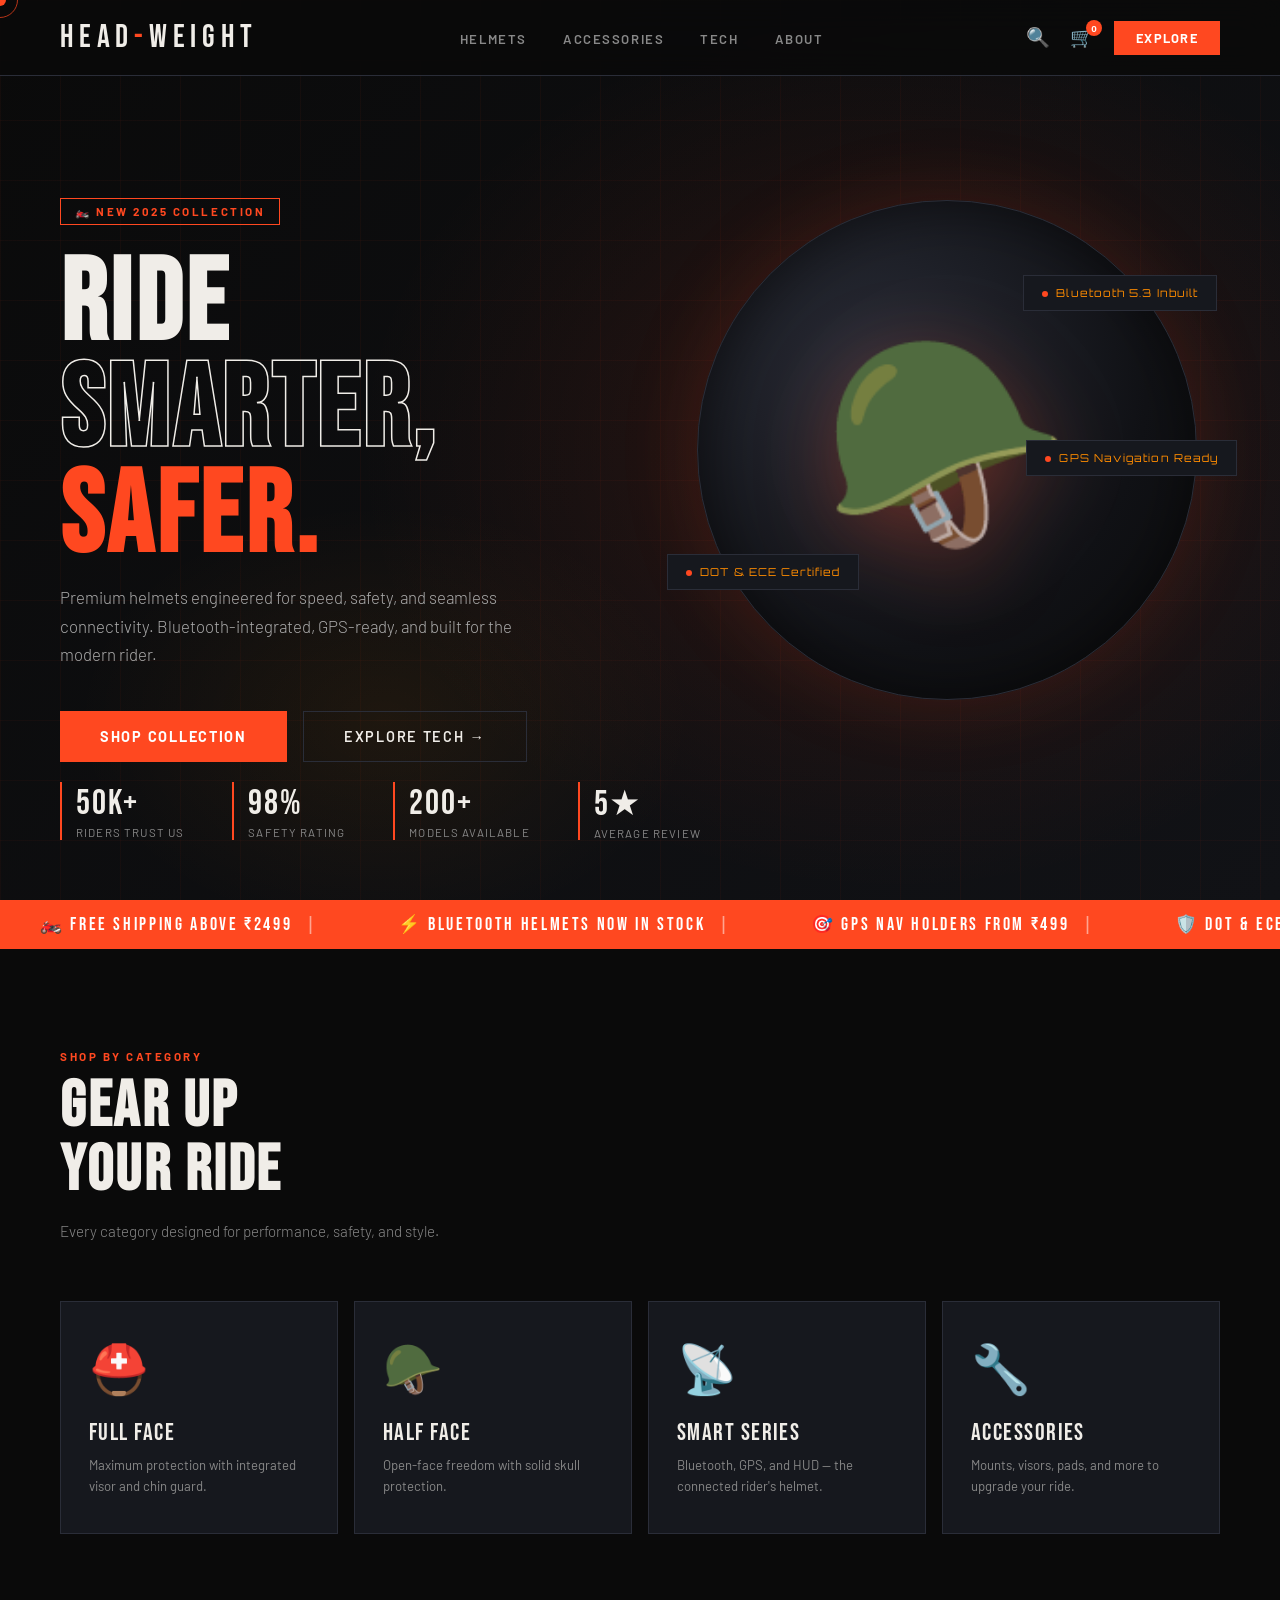
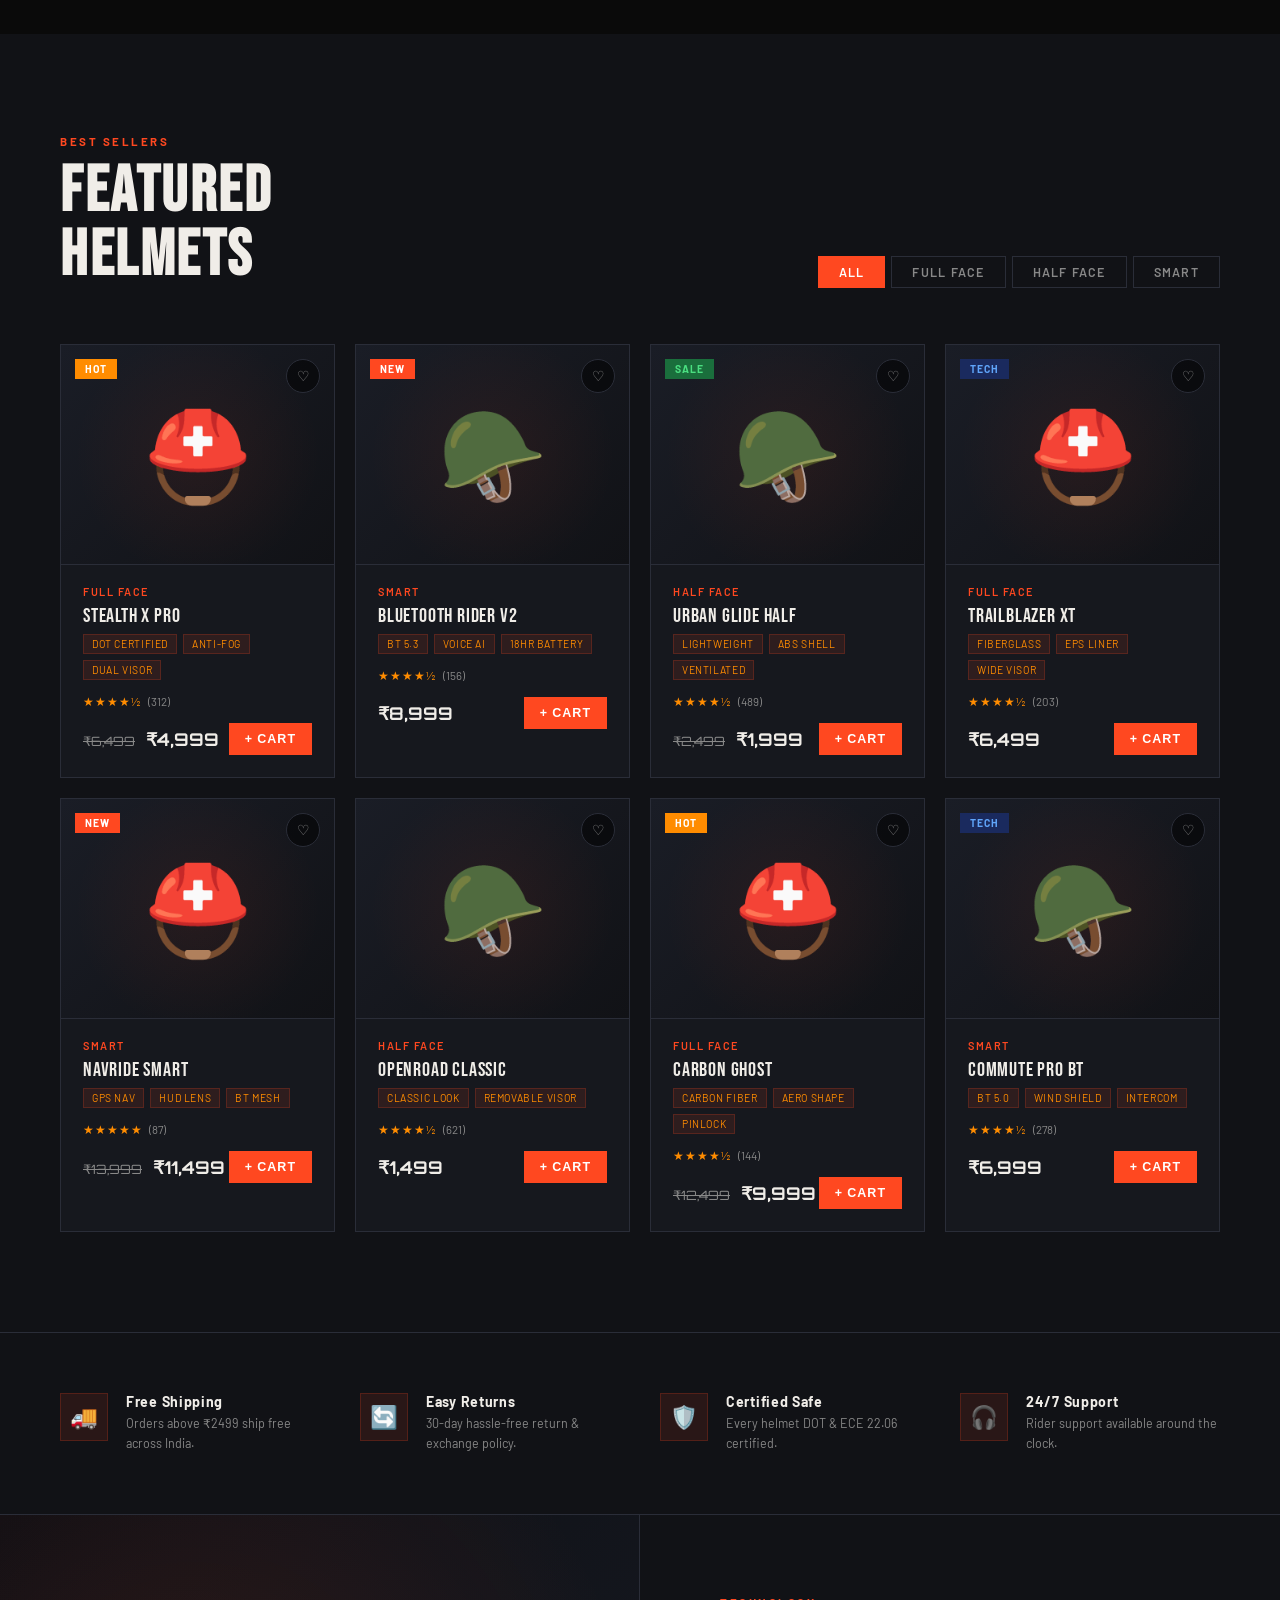
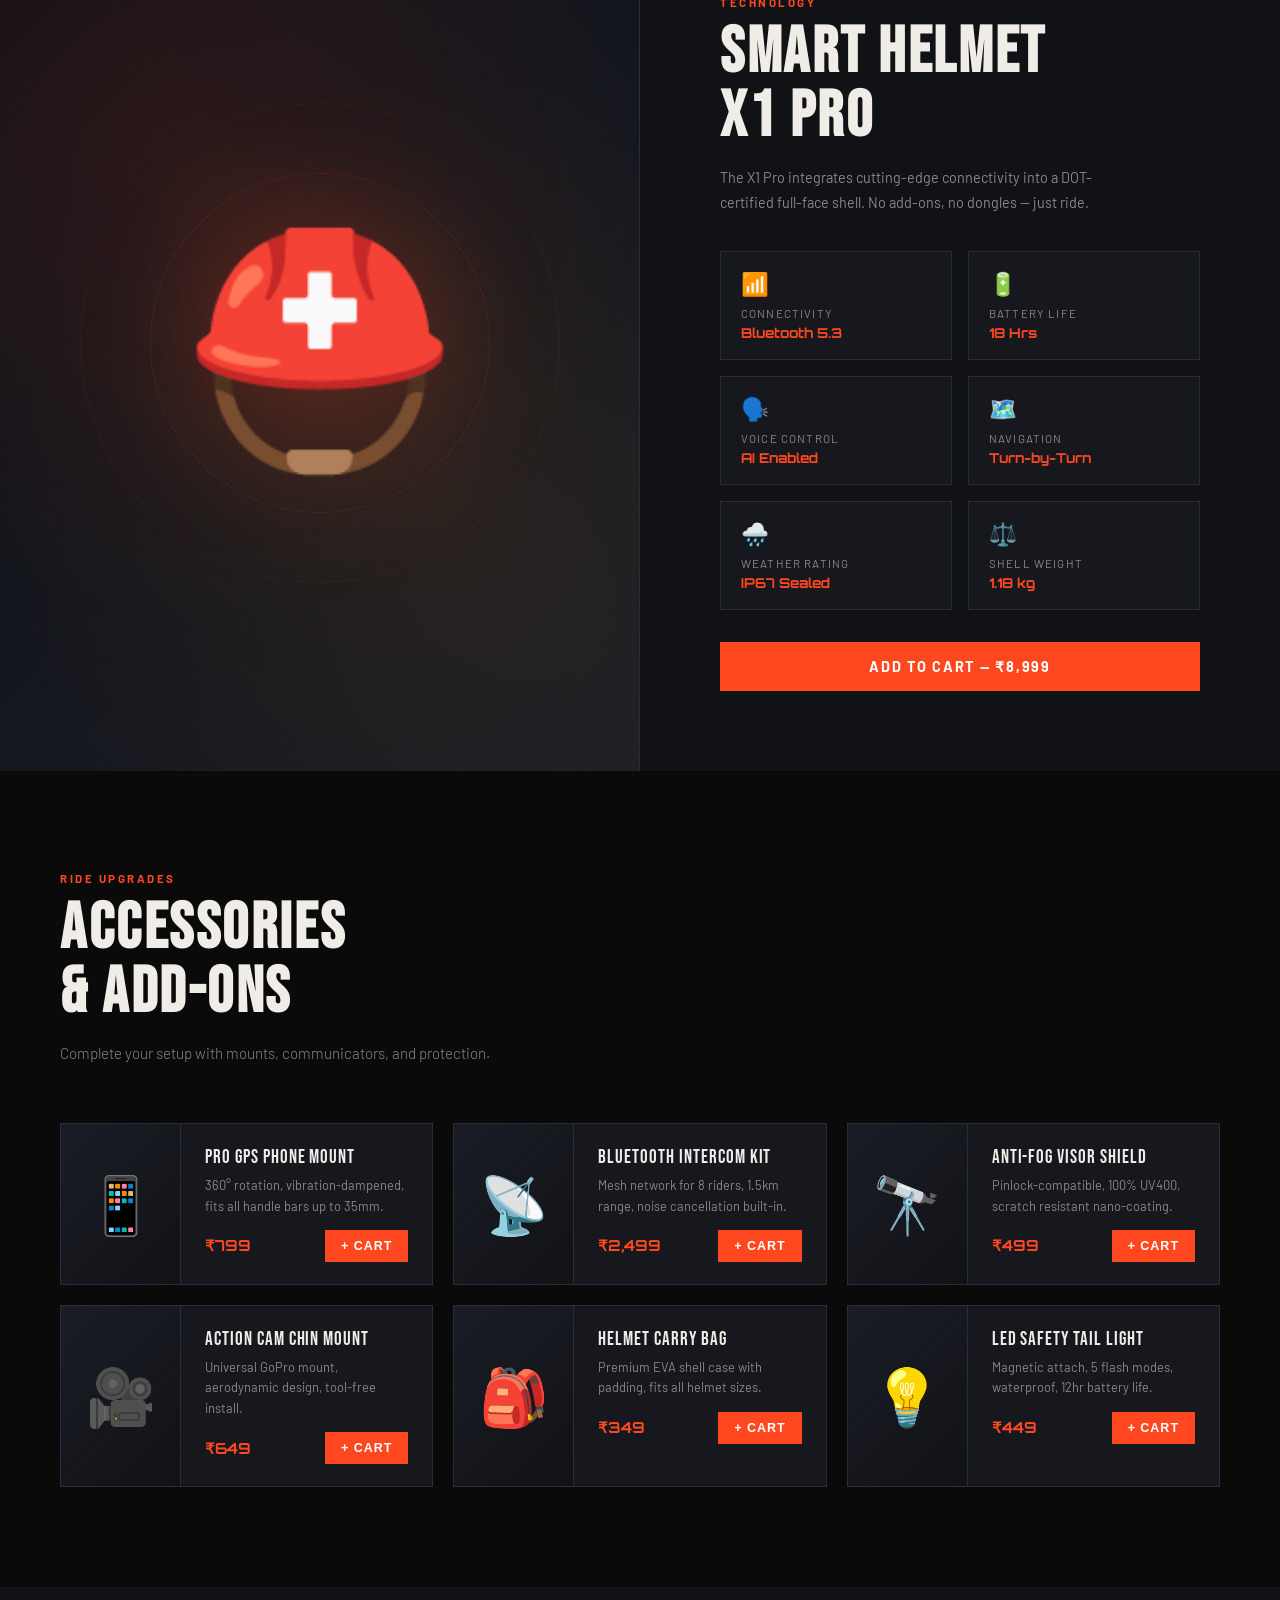
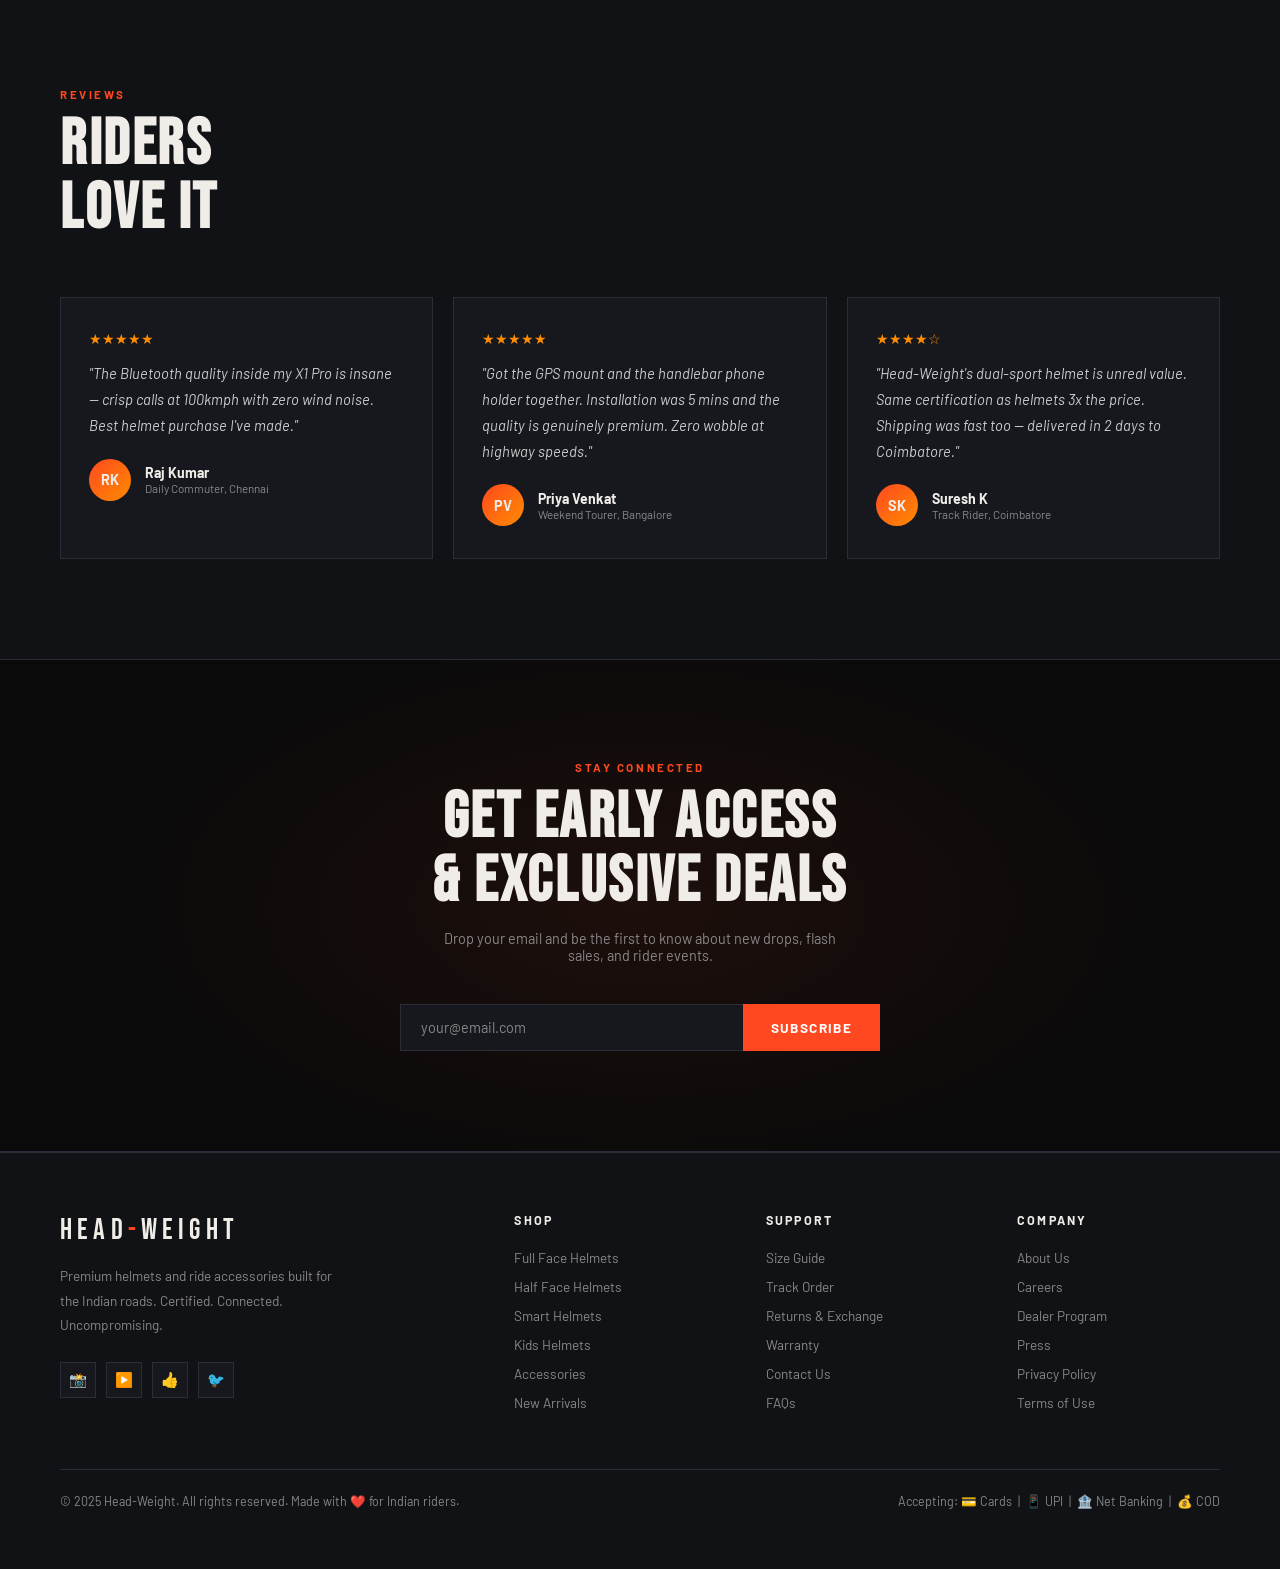
==== index.html @ 9b300405 "Add files via upload" ====
<!DOCTYPE html>
<html lang="en">
<head>
  <meta charset="UTF-8">
  <meta name="viewport" content="width=device-width, initial-scale=1.0">
  <title>HEAD-WEIGHT | Premium Helmets & Ride Tech</title>
 
  <!-- Google Fonts -->
  <link href="https://fonts.googleapis.com/css2?family=Bebas+Neue&family=Barlow:ital,wght@0,300;0,400;0,600;0,700;1,300&family=Orbitron:wght@400;700;900&display=swap" rel="stylesheet">
 
  <!-- Stylesheet -->
  <link rel="stylesheet" href="style.css">
</head>
<body>
 
  <!-- CUSTOM CURSOR -->
  <div class="cursor" id="cursor"></div>
  <div class="cursor-ring" id="cursorRing"></div>
 
  <!-- CART OVERLAY & DRAWER -->
  <div class="cart-overlay" id="cartOverlay" onclick="toggleCart()"></div>
  <div class="cart-drawer" id="cartDrawer">
    <div class="cart-head">
      <h3>Your Gear Bag</h3>
      <button class="cart-close" onclick="toggleCart()">&#x2715;</button>
    </div>
    <div class="cart-body" id="cartBody">
      <div class="cart-empty" id="cartEmpty">
        <span class="cart-empty-icon">&#x1F6D2;</span>
        <p>Your bag is empty.<br>Add some gear!</p>
      </div>
    </div>
    <div class="cart-foot" id="cartFoot" style="display:none">
      <div class="cart-total">
        <span>Total</span>
        <span id="cartTotal">&#x20B9;0</span>
      </div>
      <button class="checkout-btn" onclick="checkout()">Proceed to Checkout &#x2192;</button>
    </div>
  </div>
 
  <!-- TOAST NOTIFICATION -->
  <div class="toast" id="toast">
    <span class="toast-icon">&#x2713;</span>
    <span id="toastMsg"></span>
  </div>
 
  <!-- NAVIGATION -->
  <nav>
    <a href="#" class="logo">HEAD<span>-</span>WEIGHT</a>
    <ul class="nav-links">
      <li><a href="#products">Helmets</a></li>
      <li><a href="#accessories">Accessories</a></li>
      <li><a href="#tech">Tech</a></li>
      <li><a href="#about">About</a></li>
    </ul>
    <div class="nav-right">
      <button class="nav-icon" title="Search">&#x1F50D;</button>
      <button class="nav-icon" onclick="toggleCart()" title="Cart">
        &#x1F6D2;
        <span class="cart-count" id="cartCount">0</span>
      </button>
      <button class="btn-nav">Explore</button>
    </div>
  </nav>
 
  <!-- HERO -->
  <section class="hero">
    <div class="hero-bg"></div>
    <div class="hero-grid"></div>
    <div class="hero-content">
      <div class="hero-tag">&#x1F3CD;&#xFE0F; New 2025 Collection</div>
      <h1>
        RIDE<br>
        <span class="line2">SMARTER,</span>
        <span class="accent-word">SAFER.</span>
      </h1>
      <p class="hero-sub">
        Premium helmets engineered for speed, safety, and seamless connectivity.
        Bluetooth-integrated, GPS-ready, and built for the modern rider.
      </p>
      <div class="hero-ctas">
        <button class="btn-primary"
          onclick="document.getElementById('products').scrollIntoView({behavior:'smooth'})">
          Shop Collection
        </button>
        <button class="btn-outline"
          onclick="document.getElementById('tech').scrollIntoView({behavior:'smooth'})">
          Explore Tech &#x2192;
        </button>
      </div>
    </div>
    <div class="hero-visual">
      <div class="helmet-showcase">
        <div class="helmet-circle">
          <span class="helmet-emoji">&#x1FA96;</span>
        </div>
        <div class="hero-badge badge1"><span class="badge-dot"></span>Bluetooth 5.3 Inbuilt</div>
        <div class="hero-badge badge2"><span class="badge-dot"></span>DOT &amp; ECE Certified</div>
        <div class="hero-badge badge3"><span class="badge-dot"></span>GPS Navigation Ready</div>
      </div>
    </div>
    <div class="hero-stats">
      <div class="stat"><div class="stat-num">50K+</div><div class="stat-label">Riders Trust Us</div></div>
      <div class="stat"><div class="stat-num">98%</div><div class="stat-label">Safety Rating</div></div>
      <div class="stat"><div class="stat-num">200+</div><div class="stat-label">Models Available</div></div>
      <div class="stat"><div class="stat-num">5&#x2605;</div><div class="stat-label">Average Review</div></div>
    </div>
  </section>
 
  <!-- MARQUEE TICKER -->
  <div class="marquee-wrap">
    <div class="marquee-track" id="marqueeTrack">
      <span class="marquee-item">&#x1F3CD;&#xFE0F; FREE SHIPPING ABOVE &#x20B9;2499 <span class="marquee-sep">|</span></span>
      <span class="marquee-item">&#x26A1; BLUETOOTH HELMETS NOW IN STOCK <span class="marquee-sep">|</span></span>
      <span class="marquee-item">&#x1F3AF; GPS NAV HOLDERS FROM &#x20B9;499 <span class="marquee-sep">|</span></span>
      <span class="marquee-item">&#x1F6E1;&#xFE0F; DOT &amp; ECE CERTIFIED HELMETS <span class="marquee-sep">|</span></span>
      <span class="marquee-item">&#x1F525; MONSOON SALE &mdash; UP TO 35% OFF <span class="marquee-sep">|</span></span>
      <span class="marquee-item">&#x1F3CD;&#xFE0F; FREE SHIPPING ABOVE &#x20B9;2499 <span class="marquee-sep">|</span></span>
      <span class="marquee-item">&#x26A1; BLUETOOTH HELMETS NOW IN STOCK <span class="marquee-sep">|</span></span>
      <span class="marquee-item">&#x1F3AF; GPS NAV HOLDERS FROM &#x20B9;499 <span class="marquee-sep">|</span></span>
      <span class="marquee-item">&#x1F6E1;&#xFE0F; DOT &amp; ECE CERTIFIED HELMETS <span class="marquee-sep">|</span></span>
      <span class="marquee-item">&#x1F525; MONSOON SALE &mdash; UP TO 35% OFF <span class="marquee-sep">|</span></span>
    </div>
  </div>
 
  <!-- CATEGORIES -->
  <section>
    <p class="section-label reveal">Shop by Category</p>
    <h2 class="section-title reveal">GEAR UP<br>YOUR RIDE</h2>
    <p class="section-sub reveal">Every category designed for performance, safety, and style.</p>
    <div class="categories-grid">
      <div class="cat-card reveal" onclick="filterProducts('Full Face')">
        <span class="cat-icon">&#x26D1;&#xFE0F;</span>
        <div class="cat-name">Full Face</div>
        <div class="cat-desc">Maximum protection with integrated visor and chin guard.</div>
        <div class="cat-arrow">&#x2192;</div>
      </div>
      <div class="cat-card reveal" onclick="filterProducts('Half Face')">
        <span class="cat-icon">&#x1FA96;</span>
        <div class="cat-name">Half Face</div>
        <div class="cat-desc">Open-face freedom with solid skull protection.</div>
        <div class="cat-arrow">&#x2192;</div>
      </div>
      <div class="cat-card reveal" onclick="filterProducts('Smart')">
        <span class="cat-icon">&#x1F4E1;</span>
        <div class="cat-name">Smart Series</div>
        <div class="cat-desc">Bluetooth, GPS, and HUD &mdash; the connected rider&apos;s helmet.</div>
        <div class="cat-arrow">&#x2192;</div>
      </div>
      <div class="cat-card reveal" onclick="filterProducts('Accessories')">
        <span class="cat-icon">&#x1F527;</span>
        <div class="cat-name">Accessories</div>
        <div class="cat-desc">Mounts, visors, pads, and more to upgrade your ride.</div>
        <div class="cat-arrow">&#x2192;</div>
      </div>
    </div>
  </section>
 
  <!-- PRODUCTS -->
  <section id="products" style="background: var(--deep);">
    <div class="products-header">
      <div>
        <p class="section-label">Best Sellers</p>
        <h2 class="section-title" style="margin-bottom:0">FEATURED<br>HELMETS</h2>
      </div>
      <div class="filter-tabs">
        <button class="filter-tab active" onclick="setFilter(this,'all')">All</button>
        <button class="filter-tab" onclick="setFilter(this,'Full Face')">Full Face</button>
        <button class="filter-tab" onclick="setFilter(this,'Half Face')">Half Face</button>
        <button class="filter-tab" onclick="setFilter(this,'Smart')">Smart</button>
      </div>
    </div>
    <div class="products-grid" id="productsGrid"></div>
  </section>
 
  <!-- FEATURE STRIP -->
  <div class="features-strip">
    <div class="feature-item reveal">
      <div class="feature-icon-wrap">&#x1F69A;</div>
      <div>
        <div class="feature-text-title">Free Shipping</div>
        <div class="feature-text-desc">Orders above &#x20B9;2499 ship free across India.</div>
      </div>
    </div>
    <div class="feature-item reveal">
      <div class="feature-icon-wrap">&#x1F504;</div>
      <div>
        <div class="feature-text-title">Easy Returns</div>
        <div class="feature-text-desc">30-day hassle-free return &amp; exchange policy.</div>
      </div>
    </div>
    <div class="feature-item reveal">
      <div class="feature-icon-wrap">&#x1F6E1;&#xFE0F;</div>
      <div>
        <div class="feature-text-title">Certified Safe</div>
        <div class="feature-text-desc">Every helmet DOT &amp; ECE 22.06 certified.</div>
      </div>
    </div>
    <div class="feature-item reveal">
      <div class="feature-icon-wrap">&#x1F3A7;</div>
      <div>
        <div class="feature-text-title">24/7 Support</div>
        <div class="feature-text-desc">Rider support available around the clock.</div>
      </div>
    </div>
  </div>
 
  <!-- TECH SPOTLIGHT -->
  <section id="tech" style="padding:0">
    <div class="tech-spotlight">
      <div class="tech-visual">
        <div class="tech-ring ring1"></div>
        <div class="tech-ring ring2"></div>
        <div class="tech-helmet">&#x26D1;&#xFE0F;</div>
      </div>
      <div class="tech-content">
        <p class="section-label">Technology</p>
        <h2 class="section-title">SMART HELMET<br>X1 PRO</h2>
        <p style="color:var(--muted);font-size:0.9rem;line-height:1.75;max-width:420px">
          The X1 Pro integrates cutting-edge connectivity into a DOT-certified full-face shell.
          No add-ons, no dongles &mdash; just ride.
        </p>
        <div class="tech-spec-grid">
          <div class="spec-item"><div class="spec-icon">&#x1F4F6;</div><div class="spec-name">Connectivity</div><div class="spec-val">Bluetooth 5.3</div></div>
          <div class="spec-item"><div class="spec-icon">&#x1F50B;</div><div class="spec-name">Battery Life</div><div class="spec-val">18 Hrs</div></div>
          <div class="spec-item"><div class="spec-icon">&#x1F5E3;&#xFE0F;</div><div class="spec-name">Voice Control</div><div class="spec-val">AI Enabled</div></div>
          <div class="spec-item"><div class="spec-icon">&#x1F5FA;&#xFE0F;</div><div class="spec-name">Navigation</div><div class="spec-val">Turn-by-Turn</div></div>
          <div class="spec-item"><div class="spec-icon">&#x1F327;&#xFE0F;</div><div class="spec-name">Weather Rating</div><div class="spec-val">IP67 Sealed</div></div>
          <div class="spec-item"><div class="spec-icon">&#x2696;&#xFE0F;</div><div class="spec-name">Shell Weight</div><div class="spec-val">1.18 kg</div></div>
        </div>
        <button class="btn-primary" style="margin-top:32px"
          onclick="addToCart({name:'X1 Pro Smart Helmet',price:8999,emoji:'&#x26D1;&#xFE0F;'})">
          Add to Cart &mdash; &#x20B9;8,999
        </button>
      </div>
    </div>
  </section>
 
  <!-- ACCESSORIES -->
  <section id="accessories">
    <p class="section-label reveal">Ride Upgrades</p>
    <h2 class="section-title reveal">ACCESSORIES<br>&amp; ADD-ONS</h2>
    <p class="section-sub reveal">Complete your setup with mounts, communicators, and protection.</p>
    <div class="accessories-grid" id="accessoriesGrid"></div>
  </section>
 
  <!-- TESTIMONIALS -->
  <section class="testimonials" id="about">
    <p class="section-label reveal">Reviews</p>
    <h2 class="section-title reveal">RIDERS<br>LOVE IT</h2>
    <div class="testimonials-grid">
      <div class="testi-card reveal">
        <div class="testi-stars">&#x2605;&#x2605;&#x2605;&#x2605;&#x2605;</div>
        <p class="testi-quote">"The Bluetooth quality inside my X1 Pro is insane &mdash; crisp calls at 100kmph with zero wind noise. Best helmet purchase I&apos;ve made."</p>
        <div class="testi-author">
          <div class="testi-avatar">RK</div>
          <div><div class="testi-name">Raj Kumar</div><div class="testi-role">Daily Commuter, Chennai</div></div>
        </div>
      </div>
      <div class="testi-card reveal">
        <div class="testi-stars">&#x2605;&#x2605;&#x2605;&#x2605;&#x2605;</div>
        <p class="testi-quote">"Got the GPS mount and the handlebar phone holder together. Installation was 5 mins and the quality is genuinely premium. Zero wobble at highway speeds."</p>
        <div class="testi-author">
          <div class="testi-avatar">PV</div>
          <div><div class="testi-name">Priya Venkat</div><div class="testi-role">Weekend Tourer, Bangalore</div></div>
        </div>
      </div>
      <div class="testi-card reveal">
        <div class="testi-stars">&#x2605;&#x2605;&#x2605;&#x2605;&#x2606;</div>
        <p class="testi-quote">"Head-Weight&apos;s dual-sport helmet is unreal value. Same certification as helmets 3x the price. Shipping was fast too &mdash; delivered in 2 days to Coimbatore."</p>
        <div class="testi-author">
          <div class="testi-avatar">SK</div>
          <div><div class="testi-name">Suresh K</div><div class="testi-role">Track Rider, Coimbatore</div></div>
        </div>
      </div>
    </div>
  </section>
 
  <!-- NEWSLETTER -->
  <div class="newsletter">
    <p class="section-label">Stay Connected</p>
    <h2 class="section-title">GET EARLY ACCESS<br>&amp; EXCLUSIVE DEALS</h2>
    <p style="color:var(--muted);font-size:0.9rem;max-width:420px;margin:0 auto">
      Drop your email and be the first to know about new drops, flash sales, and rider events.
    </p>
    <div class="newsletter-form">
      <input class="newsletter-input" type="email" placeholder="your@email.com" id="emailInput">
      <button class="newsletter-btn" onclick="subscribe()">Subscribe</button>
    </div>
  </div>
 
  <!-- FOOTER -->
  <footer>
    <div class="footer-grid">
      <div class="footer-brand">
        <div class="logo" style="font-family:'Bebas Neue',sans-serif;font-size:1.8rem;letter-spacing:0.18em">
          HEAD<span style="color:var(--accent)">-</span>WEIGHT
        </div>
        <p>Premium helmets and ride accessories built for the Indian roads. Certified. Connected. Uncompromising.</p>
        <div class="footer-socials">
          <a href="#" class="social-btn" title="Instagram">&#x1F4F8;</a>
          <a href="#" class="social-btn" title="YouTube">&#x25B6;&#xFE0F;</a>
          <a href="#" class="social-btn" title="Facebook">&#x1F44D;</a>
          <a href="#" class="social-btn" title="Twitter">&#x1F426;</a>
        </div>
      </div>
      <div class="footer-col">
        <h4>Shop</h4>
        <ul>
          <li><a href="#">Full Face Helmets</a></li>
          <li><a href="#">Half Face Helmets</a></li>
          <li><a href="#">Smart Helmets</a></li>
          <li><a href="#">Kids Helmets</a></li>
          <li><a href="#">Accessories</a></li>
          <li><a href="#">New Arrivals</a></li>
        </ul>
      </div>
      <div class="footer-col">
        <h4>Support</h4>
        <ul>
          <li><a href="#">Size Guide</a></li>
          <li><a href="#">Track Order</a></li>
          <li><a href="#">Returns &amp; Exchange</a></li>
          <li><a href="#">Warranty</a></li>
          <li><a href="#">Contact Us</a></li>
          <li><a href="#">FAQs</a></li>
        </ul>
      </div>
      <div class="footer-col">
        <h4>Company</h4>
        <ul>
          <li><a href="#">About Us</a></li>
          <li><a href="#">Careers</a></li>
          <li><a href="#">Dealer Program</a></li>
          <li><a href="#">Press</a></li>
          <li><a href="#">Privacy Policy</a></li>
          <li><a href="#">Terms of Use</a></li>
        </ul>
      </div>
    </div>
    <div class="footer-bottom">
      <p>&copy; 2025 Head-Weight. All rights reserved. Made with &#x2764;&#xFE0F; for Indian riders.</p>
      <p>Accepting: &#x1F4B3; Cards &nbsp;|&nbsp; &#x1F4F1; UPI &nbsp;|&nbsp; &#x1F3E6; Net Banking &nbsp;|&nbsp; &#x1F4B0; COD</p>
    </div>
  </footer>
 
  <!-- JavaScript loaded last for best performance -->
  <script src="script.js"></script>
 
</body>
</html>
---- style.css ----
/* ============================================================
   HEAD-WEIGHT | styles.css
   Premium Helmet & Ride Tech Shop
   ============================================================ */
 
@import url('https://fonts.googleapis.com/css2?family=Bebas+Neue&family=Barlow:ital,wght@0,300;0,400;0,600;0,700;1,300&family=Orbitron:wght@400;700;900&display=swap');
 
/* ── VARIABLES ─────────────────────────────────────────────── */
:root {
  --black:   #0a0a0a;
  --deep:    #111216;
  --card:    #16181e;
  --border:  #2a2d38;
  --accent:  #ff4820;
  --accent2: #ff8c00;
  --white:   #f0ede8;
  --muted:   #888;
  --glow:    rgba(255,72,32,0.35);
}
 
/* ── RESET ──────────────────────────────────────────────────── */
*, *::before, *::after { box-sizing: border-box; margin: 0; padding: 0; }
html { scroll-behavior: smooth; }
body {
  background: var(--black);
  color: var(--white);
  font-family: 'Barlow', sans-serif;
  overflow-x: hidden;
  cursor: none;
}
 
/* ── NOISE OVERLAY ──────────────────────────────────────────── */
body::before {
  content: '';
  position: fixed; inset: 0;
  background-image: url("data:image/svg+xml,%3Csvg viewBox='0 0 256 256' xmlns='http://www.w3.org/2000/svg'%3E%3Cfilter id='n'%3E%3CfeTurbulence type='fractalNoise' baseFrequency='0.9' numOctaves='4' stitchTiles='stitch'/%3E%3C/filter%3E%3Crect width='100%25' height='100%25' filter='url(%23n)' opacity='0.04'/%3E%3C/svg%3E");
  pointer-events: none; z-index: 1; opacity: 0.6;
}
 
/* ── CUSTOM CURSOR ──────────────────────────────────────────── */
.cursor {
  position: fixed; width: 12px; height: 12px;
  background: var(--accent); border-radius: 50%;
  pointer-events: none; z-index: 9999;
  transform: translate(-50%,-50%);
  transition: transform 0.1s, width 0.2s, height 0.2s, background 0.2s;
}
.cursor-ring {
  position: fixed; width: 36px; height: 36px;
  border: 1.5px solid var(--accent); border-radius: 50%;
  pointer-events: none; z-index: 9998;
  transform: translate(-50%,-50%);
  transition: transform 0.18s ease, width 0.25s, height 0.25s, opacity 0.2s;
  opacity: 0.7;
}
.cursor.hover      { width: 20px; height: 20px; background: var(--accent2); }
.cursor-ring.hover { width: 52px; height: 52px; opacity: 0.4; }
 
/* ── NAV ────────────────────────────────────────────────────── */
nav {
  position: fixed; top: 0; left: 0; right: 0; z-index: 100;
  display: flex; align-items: center; justify-content: space-between;
  padding: 18px 60px;
  background: rgba(10,10,10,0.85);
  backdrop-filter: blur(18px);
  border-bottom: 1px solid var(--border);
}
.logo {
  font-family: 'Bebas Neue', sans-serif;
  font-size: 2rem; letter-spacing: 0.18em;
  color: var(--white); text-decoration: none;
}
.logo span { color: var(--accent); }
.nav-links { display: flex; gap: 36px; list-style: none; }
.nav-links a {
  text-decoration: none; color: var(--muted);
  font-size: 0.82rem; font-weight: 600; letter-spacing: 0.12em;
  text-transform: uppercase; transition: color 0.2s;
}
.nav-links a:hover { color: var(--accent); }
.nav-right { display: flex; gap: 20px; align-items: center; }
.nav-icon {
  background: none; border: none; color: var(--muted);
  font-size: 1.2rem; cursor: none; transition: color 0.2s; position: relative;
}
.nav-icon:hover { color: var(--accent); }
.cart-count {
  position: absolute; top: -6px; right: -8px;
  background: var(--accent); color: #fff;
  font-size: 0.62rem; font-weight: 700;
  width: 16px; height: 16px; border-radius: 50%;
  display: flex; align-items: center; justify-content: center;
}
.btn-nav {
  background: var(--accent); color: #fff; border: none;
  padding: 9px 22px; font-family: 'Barlow', sans-serif;
  font-weight: 700; font-size: 0.8rem;
  letter-spacing: 0.1em; text-transform: uppercase;
  cursor: none; transition: background 0.2s, transform 0.15s;
}
.btn-nav:hover { background: var(--accent2); transform: translateY(-1px); }
 
/* ── HERO ───────────────────────────────────────────────────── */
.hero {
  min-height: 100vh; position: relative;
  display: flex; align-items: center;
  padding: 120px 60px 60px; overflow: hidden;
}
.hero-bg {
  position: absolute; inset: 0; z-index: 0;
  background:
    radial-gradient(ellipse 60% 70% at 70% 50%, rgba(255,72,32,0.13) 0%, transparent 70%),
    radial-gradient(ellipse 40% 40% at 30% 80%, rgba(255,140,0,0.07) 0%, transparent 60%),
    linear-gradient(135deg, #0a0a0a 0%, #111216 100%);
}
.hero-grid {
  position: absolute; inset: 0; z-index: 0;
  background-image:
    linear-gradient(rgba(255,72,32,0.04) 1px, transparent 1px),
    linear-gradient(90deg, rgba(255,72,32,0.04) 1px, transparent 1px);
  background-size: 60px 60px;
}
.hero-content { position: relative; z-index: 2; max-width: 680px; }
.hero-tag {
  display: inline-block;
  font-size: 0.72rem; font-weight: 700; letter-spacing: 0.22em;
  text-transform: uppercase; color: var(--accent);
  border: 1px solid var(--accent); padding: 5px 14px;
  margin-bottom: 28px; animation: fadeUp 0.7s ease both;
}
.hero h1 {
  font-family: 'Bebas Neue', sans-serif;
  font-size: clamp(4rem, 9vw, 9rem);
  line-height: 0.92; letter-spacing: 0.03em;
  color: var(--white); margin-bottom: 12px;
  animation: fadeUp 0.7s 0.1s ease both;
}
.hero h1 .line2 { display: block; -webkit-text-stroke: 1.5px var(--white); color: transparent; }
.hero h1 .accent-word { color: var(--accent); }
.hero-sub {
  font-size: 1.05rem; font-weight: 300; color: #aaa;
  max-width: 460px; line-height: 1.7; margin-bottom: 42px;
  animation: fadeUp 0.7s 0.2s ease both;
}
.hero-ctas { display: flex; gap: 16px; flex-wrap: wrap; animation: fadeUp 0.7s 0.3s ease both; }
 
/* Shared Buttons */
.btn-primary {
  background: var(--accent); color: #fff; border: none;
  padding: 16px 40px; font-family: 'Barlow', sans-serif;
  font-weight: 700; font-size: 0.9rem;
  letter-spacing: 0.12em; text-transform: uppercase;
  cursor: none; transition: all 0.25s; position: relative; overflow: hidden;
}
.btn-primary::after {
  content: ''; position: absolute; inset: 0;
  background: linear-gradient(90deg, transparent, rgba(255,255,255,0.15), transparent);
  transform: translateX(-100%); transition: transform 0.4s;
}
.btn-primary:hover::after { transform: translateX(100%); }
.btn-primary:hover { background: var(--accent2); transform: translateY(-2px); box-shadow: 0 10px 30px var(--glow); }
.btn-outline {
  background: transparent; color: var(--white);
  border: 1px solid var(--border); padding: 16px 40px;
  font-family: 'Barlow', sans-serif; font-weight: 600; font-size: 0.9rem;
  letter-spacing: 0.12em; text-transform: uppercase;
  cursor: none; transition: all 0.25s;
}
.btn-outline:hover { border-color: var(--accent); color: var(--accent); }
 
/* Hero Visual */
.hero-visual {
  position: absolute; right: 0; top: 0; bottom: 0;
  width: 52%; z-index: 1;
  display: flex; align-items: center; justify-content: center; overflow: hidden;
}
.helmet-showcase { width: 500px; height: 500px; position: relative; animation: float 4s ease-in-out infinite; }
.helmet-circle {
  width: 100%; height: 100%; border-radius: 50%;
  background: radial-gradient(circle at 35% 35%, #2a2d38 0%, #111216 60%, #0a0a0a 100%);
  border: 1px solid var(--border); position: relative; overflow: hidden;
  box-shadow: 0 0 80px rgba(255,72,32,0.15), inset 0 0 60px rgba(0,0,0,0.5);
}
.helmet-emoji {
  font-size: 200px; position: absolute; top: 50%; left: 50%;
  transform: translate(-50%, -55%);
  filter: drop-shadow(0 20px 40px rgba(255,72,32,0.3));
}
.hero-badge {
  position: absolute; font-family: 'Orbitron', sans-serif;
  font-size: 0.68rem; letter-spacing: 0.1em;
  background: var(--card); border: 1px solid var(--border);
  padding: 10px 18px; color: var(--accent2);
  backdrop-filter: blur(10px); animation: fadeIn 1s ease both;
}
.badge1 { top: 15%; right: -20px; animation-delay: 0.5s; }
.badge2 { bottom: 22%; left: -30px; animation-delay: 0.7s; }
.badge3 { top: 48%; right: -40px; animation-delay: 0.9s; }
.badge-dot { width: 6px; height: 6px; background: var(--accent); border-radius: 50%; display: inline-block; margin-right: 8px; }
.hero-stats {
  position: absolute; bottom: 60px; left: 60px; right: 0;
  display: flex; gap: 48px; z-index: 2;
  animation: fadeUp 0.7s 0.5s ease both;
}
.stat { border-left: 2px solid var(--accent); padding-left: 14px; }
.stat-num { font-family: 'Bebas Neue', sans-serif; font-size: 2.2rem; color: var(--white); letter-spacing: 0.05em; }
.stat-label { font-size: 0.72rem; color: var(--muted); text-transform: uppercase; letter-spacing: 0.1em; }
 
/* ── MARQUEE ────────────────────────────────────────────────── */
.marquee-wrap { background: var(--accent); padding: 14px 0; overflow: hidden; position: relative; z-index: 2; }
.marquee-track { display: flex; animation: marquee 22s linear infinite; white-space: nowrap; }
.marquee-item { font-family: 'Bebas Neue', sans-serif; font-size: 1.1rem; letter-spacing: 0.15em; color: #fff; padding: 0 40px; display: flex; align-items: center; gap: 14px; }
.marquee-sep { opacity: 0.5; }
 
/* ── SECTIONS (shared) ──────────────────────────────────────── */
section { padding: 100px 60px; position: relative; z-index: 2; }
.section-label { font-size: 0.72rem; font-weight: 700; letter-spacing: 0.22em; text-transform: uppercase; color: var(--accent); margin-bottom: 12px; }
.section-title { font-family: 'Bebas Neue', sans-serif; font-size: clamp(2.5rem, 5vw, 4.5rem); line-height: 1; letter-spacing: 0.04em; color: var(--white); margin-bottom: 16px; }
.section-sub { font-size: 0.95rem; color: var(--muted); font-weight: 300; max-width: 520px; line-height: 1.7; }
 
/* ── CATEGORIES ─────────────────────────────────────────────── */
.categories-grid { display: grid; grid-template-columns: 1fr 1fr 1fr 1fr; gap: 16px; margin-top: 56px; }
.cat-card { background: var(--card); border: 1px solid var(--border); padding: 36px 28px; position: relative; overflow: hidden; cursor: none; transition: all 0.3s; }
.cat-card::before { content: ''; position: absolute; top: 0; left: 0; right: 0; height: 2px; background: var(--accent); transform: scaleX(0); transform-origin: left; transition: transform 0.3s; }
.cat-card:hover::before { transform: scaleX(1); }
.cat-card:hover { border-color: rgba(255,72,32,0.3); transform: translateY(-6px); box-shadow: 0 20px 40px rgba(0,0,0,0.4); }
.cat-icon { font-size: 3rem; margin-bottom: 20px; display: block; }
.cat-name { font-family: 'Bebas Neue', sans-serif; font-size: 1.5rem; letter-spacing: 0.06em; margin-bottom: 8px; }
.cat-desc { font-size: 0.82rem; color: var(--muted); line-height: 1.6; }
.cat-arrow { position: absolute; bottom: 20px; right: 24px; font-size: 1.4rem; color: var(--accent); opacity: 0; transition: opacity 0.3s, transform 0.3s; transform: translateX(-8px); }
.cat-card:hover .cat-arrow { opacity: 1; transform: translateX(0); }
 
/* ── PRODUCTS ───────────────────────────────────────────────── */
.products-header { display: flex; justify-content: space-between; align-items: flex-end; margin-bottom: 56px; }
.filter-tabs { display: flex; gap: 6px; }
.filter-tab { background: none; border: 1px solid var(--border); color: var(--muted); padding: 8px 20px; font-family: 'Barlow', sans-serif; font-size: 0.78rem; font-weight: 600; letter-spacing: 0.1em; text-transform: uppercase; cursor: none; transition: all 0.2s; }
.filter-tab.active, .filter-tab:hover { background: var(--accent); border-color: var(--accent); color: #fff; }
.products-grid { display: grid; grid-template-columns: repeat(4, 1fr); gap: 20px; }
.product-card { background: var(--card); border: 1px solid var(--border); overflow: hidden; cursor: none; transition: all 0.3s; position: relative; }
.product-card:hover { transform: translateY(-8px); box-shadow: 0 30px 60px rgba(0,0,0,0.5), 0 0 30px rgba(255,72,32,0.08); border-color: rgba(255,72,32,0.2); }
.product-image { height: 220px; background: linear-gradient(135deg, #1a1d26, #111216); display: flex; align-items: center; justify-content: center; font-size: 5.5rem; position: relative; overflow: hidden; border-bottom: 1px solid var(--border); }
.product-image::before { content: ''; position: absolute; inset: 0; background: radial-gradient(circle at 50% 50%, rgba(255,72,32,0.08) 0%, transparent 70%); }
.product-badge { position: absolute; top: 14px; left: 14px; font-size: 0.65rem; font-weight: 700; letter-spacing: 0.1em; text-transform: uppercase; padding: 4px 10px; }
.badge-new  { background: var(--accent); color: #fff; }
.badge-hot  { background: var(--accent2); color: #fff; }
.badge-sale { background: #1a6e3c; color: #4ade80; }
.badge-tech { background: #1a2a5e; color: #60a5fa; }
.wishlist-btn { position: absolute; top: 14px; right: 14px; background: rgba(0,0,0,0.5); border: 1px solid var(--border); color: var(--muted); width: 34px; height: 34px; display: flex; align-items: center; justify-content: center; cursor: none; transition: all 0.2s; font-size: 0.9rem; border-radius: 50%; }
.wishlist-btn:hover, .wishlist-btn.active { background: var(--accent); border-color: var(--accent); color: #fff; }
.product-info { padding: 20px 22px 22px; }
.product-category { font-size: 0.68rem; color: var(--accent); letter-spacing: 0.14em; text-transform: uppercase; font-weight: 600; margin-bottom: 6px; }
.product-name { font-family: 'Bebas Neue', sans-serif; font-size: 1.25rem; letter-spacing: 0.04em; margin-bottom: 6px; line-height: 1.2; }
.product-features { display: flex; gap: 6px; flex-wrap: wrap; margin-bottom: 14px; }
.feature-chip { font-size: 0.65rem; letter-spacing: 0.06em; text-transform: uppercase; background: rgba(255,72,32,0.1); color: var(--accent2); border: 1px solid rgba(255,72,32,0.2); padding: 3px 8px; }
.product-rating { display: flex; align-items: center; gap: 6px; margin-bottom: 14px; }
.stars { color: var(--accent2); font-size: 0.75rem; letter-spacing: 1px; }
.rating-count { font-size: 0.72rem; color: var(--muted); }
.product-bottom { display: flex; justify-content: space-between; align-items: center; }
.product-price { font-family: 'Orbitron', sans-serif; font-size: 1.1rem; color: var(--white); font-weight: 700; }
.product-price .old { font-size: 0.8rem; color: var(--muted); text-decoration: line-through; font-weight: 400; margin-right: 6px; }
.add-cart { background: var(--accent); color: #fff; border: none; padding: 9px 16px; font-size: 0.78rem; font-weight: 700; letter-spacing: 0.08em; text-transform: uppercase; cursor: none; transition: all 0.2s; }
.add-cart:hover { background: var(--accent2); transform: scale(1.03); }
 
/* ── FEATURES STRIP ─────────────────────────────────────────── */
.features-strip { background: var(--deep); border-top: 1px solid var(--border); border-bottom: 1px solid var(--border); padding: 60px; display: grid; grid-template-columns: repeat(4, 1fr); gap: 40px; }
.feature-item { display: flex; align-items: flex-start; gap: 18px; }
.feature-icon-wrap { width: 48px; height: 48px; min-width: 48px; background: rgba(255,72,32,0.1); border: 1px solid rgba(255,72,32,0.2); display: flex; align-items: center; justify-content: center; font-size: 1.4rem; }
.feature-text-title { font-weight: 700; font-size: 0.88rem; letter-spacing: 0.05em; margin-bottom: 4px; }
.feature-text-desc  { font-size: 0.78rem; color: var(--muted); line-height: 1.6; }
 
/* ── TECH SPOTLIGHT ─────────────────────────────────────────── */
.tech-spotlight { background: var(--deep); display: grid; grid-template-columns: 1fr 1fr; min-height: 560px; overflow: hidden; }
.tech-visual { background: linear-gradient(135deg, #0d0f14, #1a1d26); display: flex; align-items: center; justify-content: center; position: relative; overflow: hidden; border-right: 1px solid var(--border); }
.tech-visual::before { content: ''; position: absolute; inset: 0; background: radial-gradient(circle at 30% 30%, rgba(255,72,32,0.12) 0%, transparent 60%), radial-gradient(circle at 70% 70%, rgba(255,140,0,0.08) 0%, transparent 60%); }
.tech-helmet { font-size: 14rem; filter: drop-shadow(0 0 60px rgba(255,72,32,0.3)); position: relative; z-index: 1; animation: float 3.5s ease-in-out infinite; }
.tech-ring { position: absolute; border-radius: 50%; border: 1px dashed rgba(255,72,32,0.2); animation: spin 20s linear infinite; }
.ring1 { width: 340px; height: 340px; }
.ring2 { width: 480px; height: 480px; animation-direction: reverse; animation-duration: 30s; border-style: solid; border-color: rgba(255,72,32,0.08); }
.tech-content { padding: 80px; display: flex; flex-direction: column; justify-content: center; }
.tech-spec-grid { display: grid; grid-template-columns: 1fr 1fr; gap: 16px; margin-top: 36px; }
.spec-item { background: var(--card); border: 1px solid var(--border); padding: 18px 20px; transition: border-color 0.2s; }
.spec-item:hover { border-color: rgba(255,72,32,0.3); }
.spec-icon { font-size: 1.4rem; margin-bottom: 8px; }
.spec-name { font-size: 0.72rem; color: var(--muted); text-transform: uppercase; letter-spacing: 0.1em; margin-bottom: 4px; }
.spec-val  { font-family: 'Orbitron', sans-serif; font-size: 0.85rem; color: var(--accent); font-weight: 700; }
 
/* ── ACCESSORIES ────────────────────────────────────────────── */
.accessories-grid { display: grid; grid-template-columns: repeat(3, 1fr); gap: 20px; margin-top: 56px; }
.acc-card { background: var(--card); border: 1px solid var(--border); overflow: hidden; cursor: none; transition: all 0.3s; display: flex; position: relative; }
.acc-card:hover { transform: translateY(-4px); border-color: rgba(255,72,32,0.3); box-shadow: 0 20px 40px rgba(0,0,0,0.4); }
.acc-img { width: 120px; min-width: 120px; background: linear-gradient(135deg, #1a1d26, #111216); display: flex; align-items: center; justify-content: center; font-size: 3.5rem; border-right: 1px solid var(--border); }
.acc-info    { padding: 22px 24px; flex: 1; }
.acc-name    { font-family: 'Bebas Neue', sans-serif; font-size: 1.2rem; letter-spacing: 0.05em; margin-bottom: 6px; }
.acc-desc    { font-size: 0.8rem; color: var(--muted); line-height: 1.6; margin-bottom: 14px; }
.acc-bottom  { display: flex; justify-content: space-between; align-items: center; }
.acc-price   { font-family: 'Orbitron', sans-serif; font-size: 0.95rem; color: var(--accent); font-weight: 700; }
 
/* ── TESTIMONIALS ───────────────────────────────────────────── */
.testimonials       { background: var(--deep); }
.testimonials-grid  { display: grid; grid-template-columns: repeat(3, 1fr); gap: 20px; margin-top: 56px; }
.testi-card   { background: var(--card); border: 1px solid var(--border); padding: 32px 28px; }
.testi-stars  { color: var(--accent2); font-size: 0.85rem; margin-bottom: 14px; }
.testi-quote  { font-size: 0.92rem; font-style: italic; color: #ccc; line-height: 1.75; margin-bottom: 20px; }
.testi-author { display: flex; align-items: center; gap: 14px; }
.testi-avatar { width: 42px; height: 42px; border-radius: 50%; background: linear-gradient(135deg, var(--accent), var(--accent2)); display: flex; align-items: center; justify-content: center; font-weight: 700; font-size: 0.9rem; }
.testi-name   { font-weight: 700; font-size: 0.88rem; }
.testi-role   { font-size: 0.73rem; color: var(--muted); }
 
/* ── NEWSLETTER ─────────────────────────────────────────────── */
.newsletter { text-align: center; padding: 100px 60px; background: radial-gradient(ellipse 60% 80% at 50% 50%, rgba(255,72,32,0.08) 0%, transparent 70%), var(--black); border-top: 1px solid var(--border); border-bottom: 1px solid var(--border); }
.newsletter-form { display: flex; max-width: 480px; margin: 40px auto 0; }
.newsletter-input { flex: 1; background: var(--card); border: 1px solid var(--border); border-right: none; color: var(--white); padding: 14px 20px; font-family: 'Barlow', sans-serif; font-size: 0.9rem; outline: none; }
.newsletter-input:focus { border-color: var(--accent); }
.newsletter-input::placeholder { color: var(--muted); }
.newsletter-btn { background: var(--accent); color: #fff; border: none; padding: 14px 28px; font-family: 'Barlow', sans-serif; font-weight: 700; font-size: 0.85rem; letter-spacing: 0.1em; text-transform: uppercase; cursor: none; transition: background 0.2s; }
.newsletter-btn:hover { background: var(--accent2); }
 
/* ── FOOTER ─────────────────────────────────────────────────── */
footer { background: var(--deep); padding: 60px; border-top: 1px solid var(--border); }
.footer-grid { display: grid; grid-template-columns: 2fr 1fr 1fr 1fr; gap: 48px; }
.footer-brand p { font-size: 0.85rem; color: var(--muted); line-height: 1.8; margin-top: 16px; max-width: 280px; }
.footer-socials { display: flex; gap: 10px; margin-top: 24px; }
.social-btn { width: 36px; height: 36px; background: var(--card); border: 1px solid var(--border); display: flex; align-items: center; justify-content: center; color: var(--muted); font-size: 0.9rem; text-decoration: none; cursor: none; transition: all 0.2s; }
.social-btn:hover { background: var(--accent); border-color: var(--accent); color: #fff; }
.footer-col h4 { font-size: 0.78rem; font-weight: 700; letter-spacing: 0.18em; text-transform: uppercase; color: var(--white); margin-bottom: 20px; }
.footer-col ul { list-style: none; }
.footer-col li { margin-bottom: 10px; }
.footer-col a { text-decoration: none; font-size: 0.85rem; color: var(--muted); transition: color 0.2s; }
.footer-col a:hover { color: var(--accent); }
.footer-bottom { margin-top: 48px; padding-top: 24px; border-top: 1px solid var(--border); display: flex; justify-content: space-between; align-items: center; }
.footer-bottom p { font-size: 0.78rem; color: var(--muted); }
 
/* ── CART DRAWER ────────────────────────────────────────────── */
.cart-overlay { position: fixed; inset: 0; background: rgba(0,0,0,0.6); z-index: 200; opacity: 0; pointer-events: none; transition: opacity 0.3s; backdrop-filter: blur(4px); }
.cart-overlay.open { opacity: 1; pointer-events: all; }
.cart-drawer { position: fixed; top: 0; right: 0; bottom: 0; width: 380px; background: var(--deep); border-left: 1px solid var(--border); z-index: 201; transform: translateX(100%); transition: transform 0.35s cubic-bezier(0.4, 0, 0.2, 1); display: flex; flex-direction: column; }
.cart-drawer.open { transform: translateX(0); }
.cart-head { padding: 24px; border-bottom: 1px solid var(--border); display: flex; justify-content: space-between; align-items: center; }
.cart-head h3 { font-family: 'Bebas Neue', sans-serif; font-size: 1.4rem; letter-spacing: 0.08em; }
.cart-close { background: none; border: none; color: var(--muted); font-size: 1.2rem; cursor: none; }
.cart-body { flex: 1; overflow-y: auto; padding: 20px; }
.cart-item { display: flex; gap: 14px; margin-bottom: 20px; padding-bottom: 20px; border-bottom: 1px solid var(--border); }
.cart-item-img { width: 60px; height: 60px; background: var(--card); border: 1px solid var(--border); display: flex; align-items: center; justify-content: center; font-size: 1.8rem; flex-shrink: 0; }
.cart-item-info { flex: 1; }
.cart-item-name  { font-weight: 600; font-size: 0.88rem; margin-bottom: 4px; }
.cart-item-price { font-family: 'Orbitron', sans-serif; font-size: 0.82rem; color: var(--accent); }
.cart-item-qty   { display: flex; align-items: center; gap: 10px; margin-top: 8px; }
.qty-btn { background: var(--card); border: 1px solid var(--border); color: var(--white); width: 26px; height: 26px; cursor: none; font-size: 0.9rem; transition: background 0.2s; }
.qty-btn:hover { background: var(--accent); border-color: var(--accent); }
.qty-val     { font-size: 0.85rem; min-width: 20px; text-align: center; }
.cart-remove { background: none; border: none; color: var(--muted); font-size: 0.8rem; cursor: none; margin-left: auto; transition: color 0.2s; }
.cart-remove:hover { color: var(--accent); }
.cart-foot   { padding: 20px; border-top: 1px solid var(--border); }
.cart-total  { display: flex; justify-content: space-between; margin-bottom: 16px; }
.cart-total span:first-child { font-size: 0.85rem; color: var(--muted); text-transform: uppercase; letter-spacing: 0.1em; }
.cart-total span:last-child  { font-family: 'Orbitron', sans-serif; font-size: 1.1rem; color: var(--white); }
.checkout-btn { width: 100%; background: var(--accent); color: #fff; border: none; padding: 16px; font-family: 'Barlow', sans-serif; font-weight: 700; font-size: 0.88rem; letter-spacing: 0.12em; text-transform: uppercase; cursor: none; transition: background 0.2s; }
.checkout-btn:hover { background: var(--accent2); }
.cart-empty { text-align: center; padding: 60px 20px; color: var(--muted); }
.cart-empty-icon { font-size: 3rem; margin-bottom: 16px; display: block; }
 
/* ── TOAST ──────────────────────────────────────────────────── */
.toast { position: fixed; bottom: 30px; left: 50%; transform: translateX(-50%) translateY(80px); background: var(--card); border: 1px solid rgba(255,72,32,0.4); color: var(--white); padding: 14px 26px; font-size: 0.85rem; font-weight: 600; letter-spacing: 0.04em; z-index: 300; transition: transform 0.35s cubic-bezier(0.4,0,0.2,1), opacity 0.35s; opacity: 0; display: flex; align-items: center; gap: 10px; }
.toast.show { transform: translateX(-50%) translateY(0); opacity: 1; }
.toast-icon { color: var(--accent); }
 
/* ── SCROLL REVEAL ──────────────────────────────────────────── */
.reveal { opacity: 0; transform: translateY(30px); transition: opacity 0.7s ease, transform 0.7s ease; }
.reveal.visible { opacity: 1; transform: translateY(0); }
 
/* ── ANIMATIONS ─────────────────────────────────────────────── */
@keyframes fadeUp  { from { opacity:0; transform:translateY(28px); } to { opacity:1; transform:translateY(0); } }
@keyframes fadeIn  { from { opacity:0; transform:scale(0.95); }     to { opacity:1; transform:scale(1); } }
@keyframes float   { 0%,100% { transform:translateY(0); } 50% { transform:translateY(-18px); } }
@keyframes spin    { from { transform:rotate(0deg); } to { transform:rotate(360deg); } }
@keyframes marquee { from { transform:translateX(0); } to { transform:translateX(-50%); } }
 
/* ── RESPONSIVE ─────────────────────────────────────────────── */
@media (max-width: 1100px) {
  .products-grid, .categories-grid { grid-template-columns: repeat(2,1fr); }
  .hero-visual { display: none; }
  .footer-grid { grid-template-columns: 1fr 1fr; }
}
@media (max-width: 768px) {
  nav { padding: 16px 24px; }
  .nav-links { display: none; }
  section, .hero { padding: 80px 24px; }
  .hero { padding-top: 120px; }
  .products-grid,.categories-grid,.accessories-grid,.testimonials-grid { grid-template-columns: 1fr; }
  .tech-spotlight { grid-template-columns: 1fr; }
  .tech-visual { height: 280px; }
  .features-strip { grid-template-columns: 1fr 1fr; padding: 40px 24px; }
  .footer-grid { grid-template-columns: 1fr; gap: 32px; }
  .footer-bottom { flex-direction: column; gap: 12px; text-align: center; }
  .cart-drawer { width: 100%; }
  .hero-stats { display: none; }
}
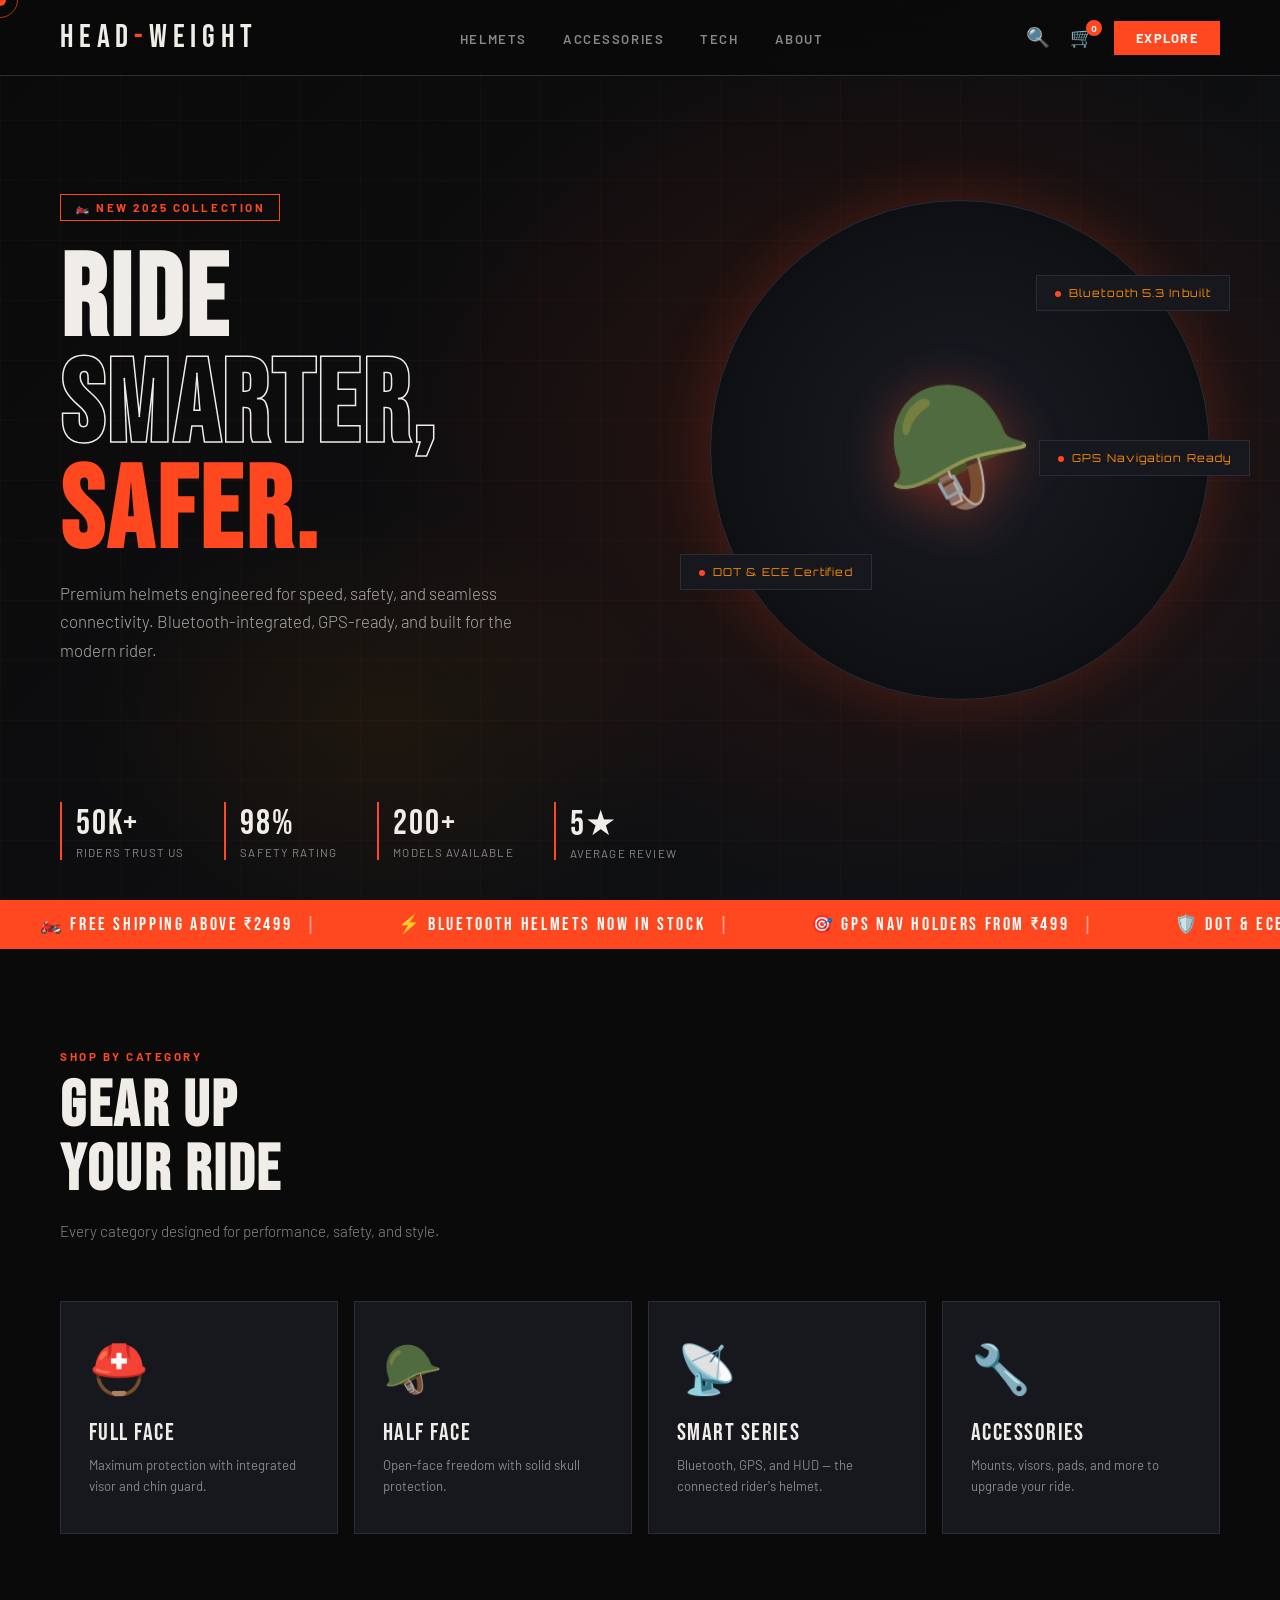
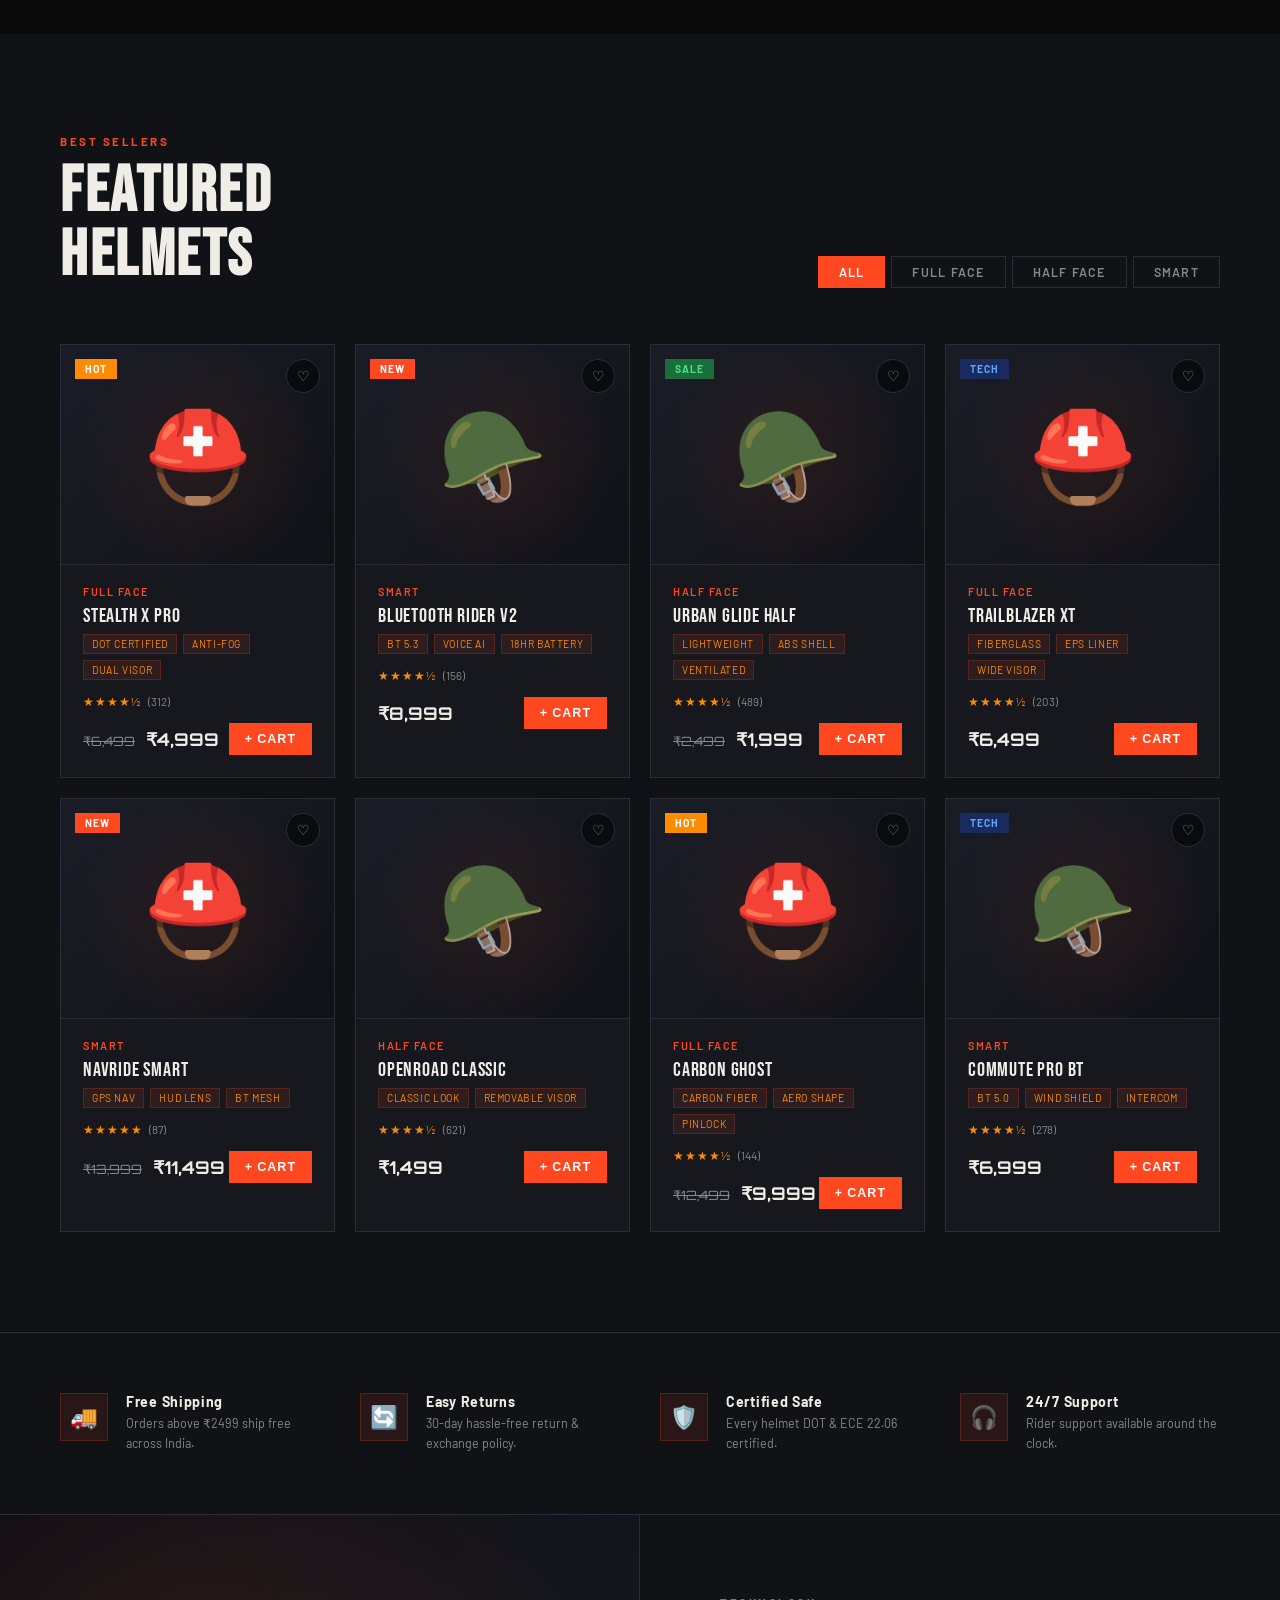
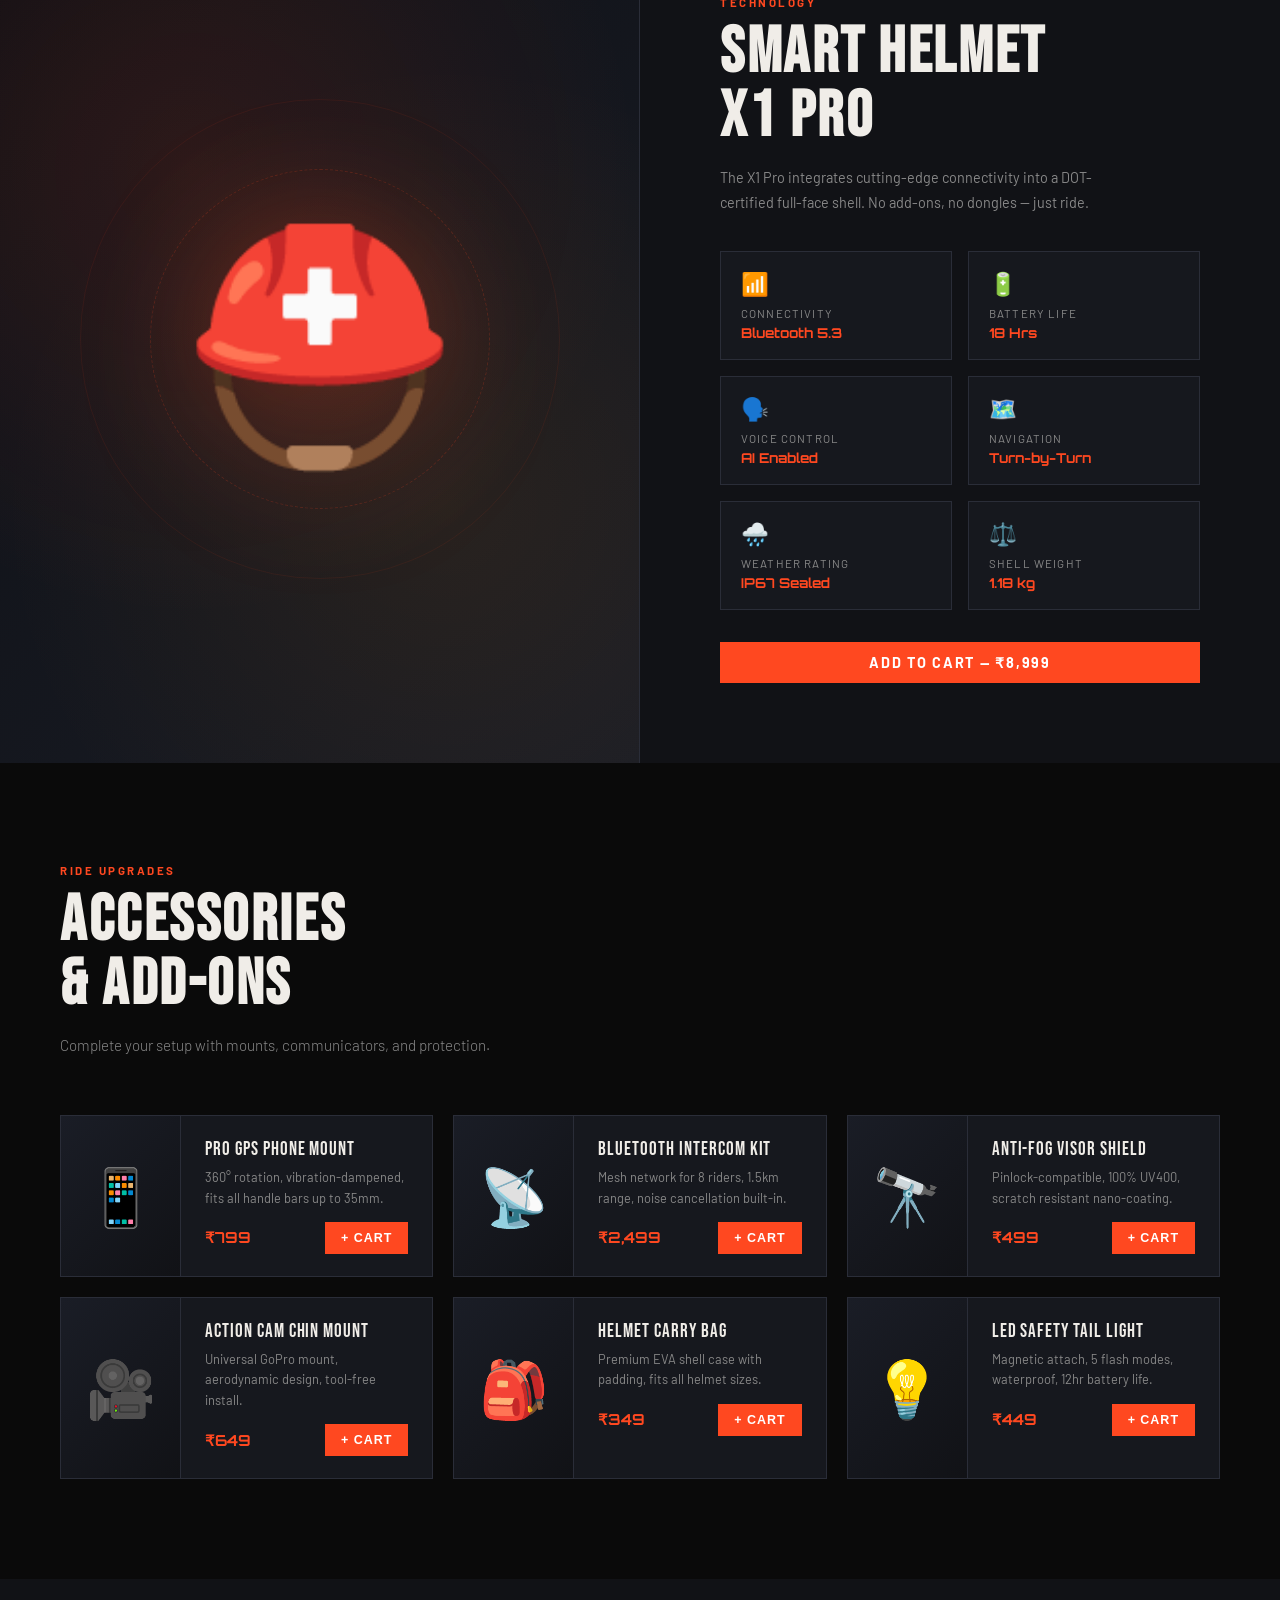
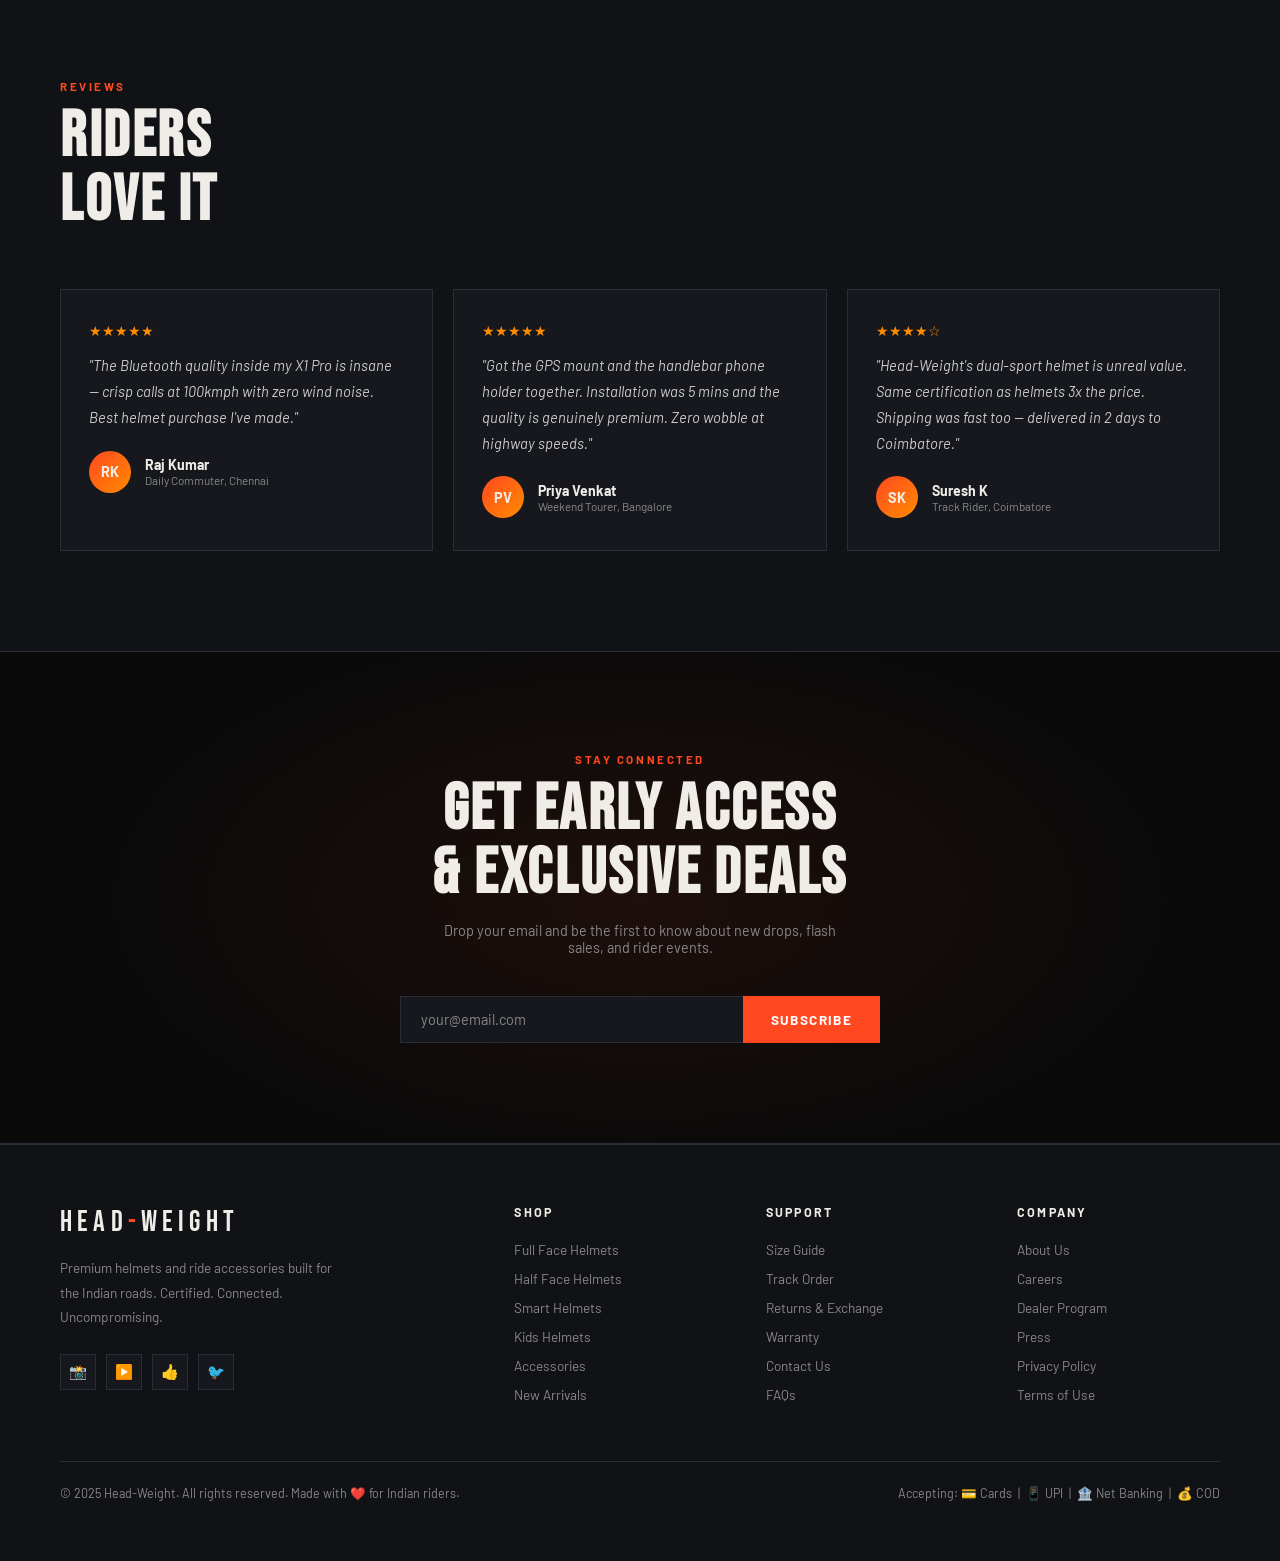
==== commit ff3e982e: "index.html" ====
--- a/index.html
+++ b/index.html
@@ -47,20 +47,23 @@
  
   <!-- NAVIGATION -->
   <nav>
-    <a href="#" class="logo">HEAD<span>-</span>WEIGHT</a>
-    <ul class="nav-links">
-      <li><a href="#products">Helmets</a></li>
-      <li><a href="#accessories">Accessories</a></li>
-      <li><a href="#tech">Tech</a></li>
-      <li><a href="#about">About</a></li>
-    </ul>
+    <a href="index.html" class="logo">HEAD<span>-</span>WEIGHT</a>
+
+<ul class="nav-links">
+  <li><a href="helmets.html">Helmets</a></li>
+  <li><a href="accessories.html">Accessories</a></li>
+  <li><a href="tech.html">Tech</a></li>
+  <li><a href="about.html">About</a></li>
+</ul>
     <div class="nav-right">
       <button class="nav-icon" title="Search">&#x1F50D;</button>
       <button class="nav-icon" onclick="toggleCart()" title="Cart">
         &#x1F6D2;
         <span class="cart-count" id="cartCount">0</span>
       </button>
-      <button class="btn-nav">Explore</button>
+      <a href="accessories.html" class="btn-nav">
+  Explore
+</a>
     </div>
   </nav>
  
@@ -79,16 +82,7 @@
         Premium helmets engineered for speed, safety, and seamless connectivity.
         Bluetooth-integrated, GPS-ready, and built for the modern rider.
       </p>
-      <div class="hero-ctas">
-        <button class="btn-primary"
-          onclick="document.getElementById('products').scrollIntoView({behavior:'smooth'})">
-          Shop Collection
-        </button>
-        <button class="btn-outline"
-          onclick="document.getElementById('tech').scrollIntoView({behavior:'smooth'})">
-          Explore Tech &#x2192;
-        </button>
-      </div>
+      
     </div>
     <div class="hero-visual">
       <div class="helmet-showcase">
@@ -349,4 +343,4 @@
   <script src="script.js"></script>
  
 </body>
-</html>+</html>
--- a/style.css
+++ b/style.css
@@ -167,6 +167,20 @@
   cursor: none; transition: all 0.25s;
 }
 .btn-outline:hover { border-color: var(--accent); color: var(--accent); }
+.btn-primary {
+  background: var(--accent);
+  color: white;
+  border: none;
+  padding: 12px 24px;
+  font-weight: bold;
+  text-decoration: none;   /* remove underline */
+  display: inline-block;
+  transition: 0.3s;
+}
+
+.btn-primary:hover {
+  background: var(--accent2);
+}
  
 /* Hero Visual */
 .hero-visual {
@@ -394,4 +408,148 @@
   .footer-bottom { flex-direction: column; gap: 12px; text-align: center; }
   .cart-drawer { width: 100%; }
   .hero-stats { display: none; }
-}+}
+
+.hero {
+  position: relative;
+  min-height: 100vh;
+  display: flex;
+  align-items: center;
+  padding: 120px 60px;
+  overflow: hidden;
+}
+
+.hero-content {
+  position: relative;
+  z-index: 2;
+}
+
+.hero-visual {
+  position: absolute;
+  right: 0;
+  top: 0;
+  bottom: 0;
+  width: 50%;
+}
+
+.hero-stats {
+  position: absolute;
+  bottom: 40px;
+  left: 60px;
+  display: flex;
+  gap: 40px;
+}
+
+section {
+  transition: opacity 0.4s ease, transform 0.4s ease;
+}
+section.hidden {
+  opacity: 0;
+  transform: translateY(30px);
+  pointer-events: none;
+}
+/* ABOUT SPLIT SECTION */
+.about-split {
+  display: grid;
+  grid-template-columns: 1fr 1fr;
+  gap: 40px;
+  align-items: center;
+  padding: 80px 40px;
+}
+
+.about-text {
+  max-width: 500px;
+}
+
+.about-points {
+  margin: 20px 0;
+  list-style: none;
+}
+
+.about-points li {
+  margin-bottom: 10px;
+  font-size: 0.9rem;
+  color: var(--muted);
+}
+
+.about-image img {
+  width: 100%;
+  border-radius: 12px;
+  transition: transform 0.4s ease;
+}
+
+.about-image img:hover {
+  transform: scale(1.05);
+}
+
+.emoji-animate {
+  display: inline-block;
+  animation: floatEmoji 2s ease-in-out infinite;
+}
+
+@keyframes floatEmoji {
+  0%, 100% { transform: translateY(0); }
+  50% { transform: translateY(-6px); }
+}
+.emoji-animate {
+  display: inline-block;
+  animation: pulseEmoji 1.5s infinite;
+}
+
+@keyframes pulseEmoji {
+  0%   { transform: scale(1); }
+  50%  { transform: scale(1.2); }
+  100% { transform: scale(1); }
+}
+.about-visual {
+  position: relative;
+  width: 350px;
+  height: 350px;
+  margin: auto;
+}
+
+/* MAIN CIRCLE */
+.helmet-circle {
+  width: 100%;
+  height: 100%;
+  border-radius: 50%;
+  background: radial-gradient(circle, #1a1d26, #0a0a0a);
+  display: flex;
+  align-items: center;
+  justify-content: center;
+  box-shadow: 0 0 60px rgba(255,72,32,0.2);
+  animation: float 4s ease-in-out infinite;
+}
+
+/* HELMET */
+.helmet-emoji {
+  font-size: 120px;
+  filter: drop-shadow(0 10px 25px rgba(255,72,32,0.4));
+}
+
+/* BADGES */
+.about-badge {
+  position: absolute;
+  background: #16181e;
+  border: 1px solid #2a2d38;
+  padding: 8px 14px;
+  font-size: 0.7rem;
+  color: #ff8c00;
+  animation: fadeIn 1s ease;
+}
+
+/* POSITIONS */
+.b1 { top: 10%; right: -30px; }
+.b2 { bottom: 20%; left: -40px; }
+.b3 { top: 50%; right: -50px; }
+
+/* ANIMATION */
+@keyframes float {
+  0%,100% { transform: translateY(0); }
+  50% { transform: translateY(-10px); }
+}
+.btn-nav {
+  text-decoration: none;   /* ❌ remove underline */
+  color: white;            /* keep text color */
+  display: inline-block;   /* behave like button */
+}
